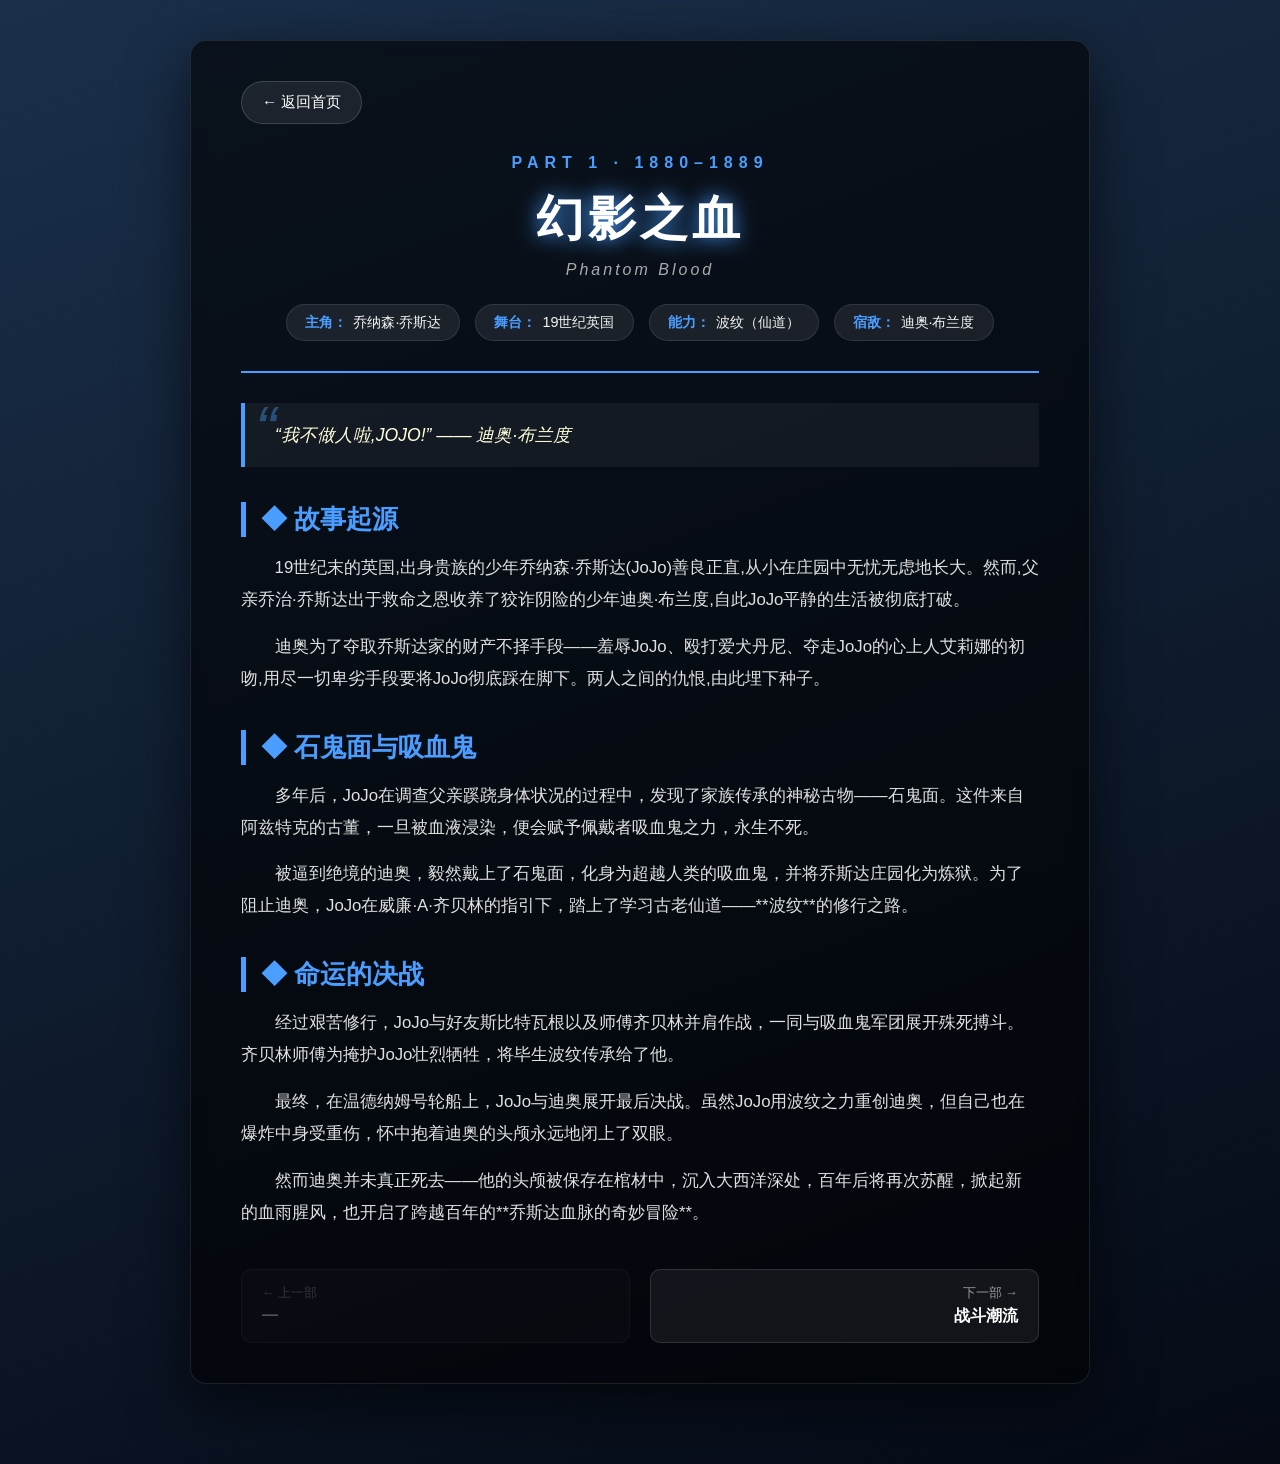
==== parts/part1.html @ a9fb36ba "Add files via upload Upload JOJO website" ====
<!DOCTYPE html>
<html lang="zh-CN">

<head>
    <meta charset="UTF-8">
    <meta name="viewport" content="width=device-width, initial-scale=1.0">
    <title>第一部 · 幻影之血 | JOJO</title>
    <link rel="stylesheet" href="../css/style.css">
</head>

<body class="part-page page-1">
    <div class="part-container">
        <a href="../index.html" class="back-btn">← 返回首页</a>

        <div class="part-header">
            <div class="part-label">PART 1 · 1880–1889</div>
            <h1>幻影之血</h1>
            <div class="en-title">Phantom Blood</div>
            <div class="part-meta">
                <div class="meta-item"><strong>主角：</strong>乔纳森·乔斯达</div>
                <div class="meta-item"><strong>舞台：</strong>19世纪英国</div>
                <div class="meta-item"><strong>能力：</strong>波纹（仙道）</div>
                <div class="meta-item"><strong>宿敌：</strong>迪奥·布兰度</div>
            </div>
        </div>

        <div class="quote">
            “我不做人啦,JOJO!” —— 迪奥·布兰度
        </div>

        <section class="story-section">
            <h2>◆ 故事起源</h2>
            <p>19世纪末的英国,出身贵族的少年乔纳森·乔斯达(JoJo)善良正直,从小在庄园中无忧无虑地长大。然而,父亲乔治·乔斯达出于救命之恩收养了狡诈阴险的少年迪奥·布兰度,自此JoJo平静的生活被彻底打破。</p>
            <p>迪奥为了夺取乔斯达家的财产不择手段——羞辱JoJo、殴打爱犬丹尼、夺走JoJo的心上人艾莉娜的初吻,用尽一切卑劣手段要将JoJo彻底踩在脚下。两人之间的仇恨,由此埋下种子。</p>
        </section>

        <section class="story-section">
            <h2>◆ 石鬼面与吸血鬼</h2>
            <p>多年后，JoJo在调查父亲蹊跷身体状况的过程中，发现了家族传承的神秘古物——石鬼面。这件来自阿兹特克的古董，一旦被血液浸染，便会赋予佩戴者吸血鬼之力，永生不死。</p>
            <p>被逼到绝境的迪奥，毅然戴上了石鬼面，化身为超越人类的吸血鬼，并将乔斯达庄园化为炼狱。为了阻止迪奥，JoJo在威廉·A·齐贝林的指引下，踏上了学习古老仙道——**波纹**的修行之路。</p>
        </section>

        <section class="story-section">
            <h2>◆ 命运的决战</h2>
            <p>经过艰苦修行，JoJo与好友斯比特瓦根以及师傅齐贝林并肩作战，一同与吸血鬼军团展开殊死搏斗。齐贝林师傅为掩护JoJo壮烈牺牲，将毕生波纹传承给了他。</p>
            <p>最终，在温德纳姆号轮船上，JoJo与迪奥展开最后决战。虽然JoJo用波纹之力重创迪奥，但自己也在爆炸中身受重伤，怀中抱着迪奥的头颅永远地闭上了双眼。</p>
            <p>然而迪奥并未真正死去——他的头颅被保存在棺材中，沉入大西洋深处，百年后将再次苏醒，掀起新的血雨腥风，也开启了跨越百年的**乔斯达血脉的奇妙冒险**。</p>
        </section>

        <div class="part-nav">
            <a href="../index.html" class="nav-link prev disabled">
                <span class="label">← 上一部</span>
                <span class="title">—</span>
            </a>
            <a href="part2.html" class="nav-link next">
                <span class="label">下一部 →</span>
                <span class="title">战斗潮流</span>
            </a>
        </div>
    </div>
</body>

</html>
---- css/style.css ----
/* ===== 全局样式 ===== */
* {
    margin: 0;
    padding: 0;
    box-sizing: border-box;
}

body {
    font-family: "Microsoft YaHei", "PingFang SC", sans-serif;
    background: #0a0a0a;
    color: #f5f5f5;
    min-height: 100vh;
    overflow-x: hidden;
}

/* ===== 首页顶部标题 ===== */
.hero {
    padding: 60px 20px 30px;
    text-align: center;
    background: radial-gradient(ellipse at center, #2a1a3a 0%, #0a0a0a 70%);
    position: relative;
}

.hero h1 {
    font-size: 4rem;
    font-weight: 900;
    letter-spacing: 8px;
    background: linear-gradient(90deg, #ffd700, #ff6b35, #e63946, #a8dadc, #ffd700);
    background-size: 200% auto;
    -webkit-background-clip: text;
    background-clip: text;
    -webkit-text-fill-color: transparent;
    animation: shine 4s linear infinite;
    text-shadow: 0 0 30px rgba(255, 215, 0, 0.3);
}

.hero .subtitle {
    margin-top: 15px;
    font-size: 1.2rem;
    color: #bbb;
    letter-spacing: 4px;
}

.hero .tagline {
    margin-top: 10px;
    font-style: italic;
    color: #ffd700;
    opacity: 0.8;
}

@keyframes shine {
    to { background-position: 200% center; }
}

/* ===== 九柱JOJO画廊 ===== */
.gallery {
    display: grid;
    grid-template-columns: repeat(auto-fit, minmax(220px, 1fr));
    gap: 20px;
    padding: 40px;
    max-width: 1800px;
    margin: 0 auto;
}

.jojo-card {
    position: relative;
    aspect-ratio: 3 / 5;
    border-radius: 10px;
    overflow: hidden;
    cursor: pointer;
    text-decoration: none;
    color: inherit;
    transform: translateY(0) scale(1);
    transition: transform 0.4s cubic-bezier(.2,.9,.3,1.3), box-shadow 0.4s ease;
    box-shadow: 0 6px 18px rgba(0,0,0,0.6);
    border: 2px solid rgba(255,255,255,0.08);
}

.jojo-card:hover {
    transform: translateY(-10px) scale(1.08);
    box-shadow: 0 20px 40px rgba(0,0,0,0.8), 0 0 30px var(--glow, #ffd700);
    z-index: 10;
    border-color: var(--glow, #ffd700);
}

.jojo-card .portrait {
    position: absolute;
    inset: 0;
    background: var(--bg);
    display: flex;
    flex-direction: column;
    align-items: center;
    justify-content: center;
    overflow: hidden;
}

/* 立绘图片 —— 填充整张卡片 */
.jojo-card .portrait img {
    position: absolute;
    inset: 0;
    width: 100%;
    height: 100%;
    object-fit: contain;
    object-position: center center;
    padding: 0;
    z-index: 1;
    transition: transform 0.5s ease;
}

.jojo-card:hover .portrait img {
    transform: scale(1.05);
}


/* 立绘：用 CSS 绘制 —— 背景 + 大字志 + 替罪羊光晕 */
.jojo-card .portrait::before {
    content: "";
    position: absolute;
    top: -20%;
    left: -20%;
    width: 140%;
    height: 140%;
    background:
        radial-gradient(circle at 30% 20%, rgba(255,255,255,0.18), transparent 40%),
        repeating-linear-gradient(45deg, transparent 0 20px, rgba(0,0,0,0.08) 20px 22px);
    animation: rotateBg 30s linear infinite;
}

@keyframes rotateBg {
    to { transform: rotate(360deg); }
}

.jojo-card .silhouette {
    position: relative;
    font-size: 6rem;
    font-weight: 900;
    color: rgba(255,255,255,0.95);
    text-shadow:
        3px 3px 0 rgba(0,0,0,0.5),
        0 0 20px rgba(0,0,0,0.6);
    z-index: 2;
    line-height: 1;
    letter-spacing: -5px;
    transform: rotate(-8deg);
}

.jojo-card .stand {
    position: relative;
    z-index: 2;
    margin-top: 20px;
    font-size: 1rem;
    color: rgba(255,255,255,0.85);
    letter-spacing: 3px;
    font-style: italic;
}

.jojo-card .info {
    position: absolute;
    bottom: 0;
    left: 0;
    right: 0;
    padding: 10px 10px 8px;
    background: linear-gradient(to top, rgba(0,0,0,0.95) 0%, rgba(0,0,0,0.7) 60%, transparent 100%);
    z-index: 3;
}

.jojo-card .part-num {
    font-size: 0.8rem;
    color: var(--glow, #ffd700);
    letter-spacing: 2px;
    font-weight: bold;
}

.jojo-card .name {
    font-size: 1.1rem;
    font-weight: bold;
    margin-top: 4px;
    letter-spacing: 1px;
}

.jojo-card .en-name {
    font-size: 0.75rem;
    color: #aaa;
    margin-top: 2px;
    letter-spacing: 1px;
}

/* 每个JOJO的专属配色 */
.jojo-1 { --bg: linear-gradient(160deg, #1a2f4a 0%, #0a1826 100%); --glow: #4a9eff; }
.jojo-2 { --bg: linear-gradient(160deg, #8b4513 0%, #3a1f0a 100%); --glow: #ff9a3c; }
.jojo-3 { --bg: linear-gradient(160deg, #1a1a1a 0%, #000 100%); --glow: #9b59b6; }
.jojo-4 { --bg: linear-gradient(160deg, #4a1a4a 0%, #1a0a2a 100%); --glow: #ff4da6; }
.jojo-5 { --bg: linear-gradient(160deg, #c9a227 0%, #4a3800 100%); --glow: #ffd700; }
.jojo-6 { --bg: linear-gradient(160deg, #006994 0%, #002137 100%); --glow: #00d4ff; }
.jojo-7 { --bg: linear-gradient(160deg, #3a2010 0%, #1a0a04 100%); --glow: #d4a574; }
.jojo-8 { --bg: linear-gradient(160deg, #2a4a2a 0%, #0a1a0a 100%); --glow: #7cfc00; }
.jojo-9 { --bg: linear-gradient(160deg, #b0082a 0%, #3a0008 100%); --glow: #ff3860; }

/* ===== 页脚 ===== */
.footer {
    text-align: center;
    padding: 40px 20px;
    color: #666;
    font-size: 0.9rem;
    border-top: 1px solid #222;
    margin-top: 40px;
}

/* ===== 剧情页 ===== */
.part-page {
    min-height: 100vh;
    background: var(--part-bg, linear-gradient(160deg, #1a1a1a, #000));
    padding: 40px 20px 80px;
}

.part-container {
    max-width: 900px;
    margin: 0 auto;
    background: rgba(0,0,0,0.6);
    backdrop-filter: blur(8px);
    border-radius: 16px;
    padding: 40px 50px;
    border: 1px solid rgba(255,255,255,0.1);
    box-shadow: 0 20px 60px rgba(0,0,0,0.6);
}

.back-btn {
    display: inline-flex;
    align-items: center;
    gap: 8px;
    padding: 10px 20px;
    background: rgba(255,255,255,0.08);
    color: #fff;
    text-decoration: none;
    border-radius: 30px;
    font-size: 0.95rem;
    transition: all 0.3s;
    border: 1px solid rgba(255,255,255,0.15);
    margin-bottom: 30px;
}

.back-btn:hover {
    background: rgba(255,255,255,0.18);
    transform: translateX(-4px);
}

.part-header {
    text-align: center;
    padding-bottom: 30px;
    margin-bottom: 30px;
    border-bottom: 2px solid var(--accent, #ffd700);
}

.part-header .part-label {
    font-size: 1rem;
    color: var(--accent, #ffd700);
    letter-spacing: 6px;
    font-weight: bold;
}

.part-header h1 {
    font-size: 3rem;
    margin: 15px 0 10px;
    color: #fff;
    letter-spacing: 4px;
    text-shadow: 0 0 20px var(--accent, #ffd700);
}

.part-header .en-title {
    font-size: 1rem;
    color: #aaa;
    font-style: italic;
    letter-spacing: 3px;
}

.part-meta {
    display: flex;
    flex-wrap: wrap;
    gap: 15px;
    justify-content: center;
    margin-top: 25px;
}

.meta-item {
    padding: 8px 18px;
    background: rgba(255,255,255,0.08);
    border-radius: 20px;
    font-size: 0.9rem;
    border: 1px solid rgba(255,255,255,0.1);
}

.meta-item strong {
    color: var(--accent, #ffd700);
    margin-right: 6px;
}

.story-section {
    margin-top: 35px;
}

.story-section h2 {
    font-size: 1.6rem;
    color: var(--accent, #ffd700);
    margin-bottom: 15px;
    padding-left: 15px;
    border-left: 5px solid var(--accent, #ffd700);
}

.story-section p {
    font-size: 1.05rem;
    line-height: 1.9;
    color: #e0e0e0;
    margin-bottom: 15px;
    text-indent: 2em;
}

.quote {
    margin: 30px 0;
    padding: 20px 30px;
    background: rgba(255,255,255,0.05);
    border-left: 4px solid var(--accent, #ffd700);
    font-style: italic;
    font-size: 1.1rem;
    color: #ffd;
    position: relative;
}

.quote::before {
    content: "\201C";
    position: absolute;
    top: -10px;
    left: 10px;
    font-size: 4rem;
    color: var(--accent, #ffd700);
    opacity: 0.4;
}

/* 部间导航 */
.part-nav {
    display: flex;
    justify-content: space-between;
    margin-top: 40px;
    gap: 20px;
}

.nav-link {
    flex: 1;
    padding: 15px 20px;
    background: rgba(255,255,255,0.06);
    border: 1px solid rgba(255,255,255,0.12);
    border-radius: 10px;
    color: #fff;
    text-decoration: none;
    transition: all 0.3s;
}

.nav-link:hover {
    background: rgba(255,215,0,0.15);
    border-color: var(--accent, #ffd700);
    transform: translateY(-3px);
}

.nav-link.prev { text-align: left; }
.nav-link.next { text-align: right; }
.nav-link .label { font-size: 0.8rem; color: #999; display: block; margin-bottom: 4px; }
.nav-link .title { font-size: 1rem; font-weight: bold; }
.nav-link.disabled { opacity: 0.3; pointer-events: none; }

/* 各部剧情页配色 */
.page-1 { --part-bg: linear-gradient(160deg, #1a2f4a 0%, #050a15 100%); --accent: #4a9eff; }
.page-2 { --part-bg: linear-gradient(160deg, #8b4513 0%, #1a0f05 100%); --accent: #ff9a3c; }
.page-3 { --part-bg: linear-gradient(160deg, #1a1a1a 0%, #000 100%); --accent: #b072d6; }
.page-4 { --part-bg: linear-gradient(160deg, #4a1a4a 0%, #0a0510 100%); --accent: #ff4da6; }
.page-5 { --part-bg: linear-gradient(160deg, #c9a227 0%, #2a1f00 100%); --accent: #ffd700; }
.page-6 { --part-bg: linear-gradient(160deg, #006994 0%, #001020 100%); --accent: #00d4ff; }
.page-7 { --part-bg: linear-gradient(160deg, #3a2010 0%, #0a0402 100%); --accent: #d4a574; }
.page-8 { --part-bg: linear-gradient(160deg, #2a4a2a 0%, #050a05 100%); --accent: #7cfc00; }
.page-9 { --part-bg: linear-gradient(160deg, #b0082a 0%, #1a0004 100%); --accent: #ff3860; }

/* 响应式 */
@media (max-width: 768px) {
    .hero h1 { font-size: 2.5rem; letter-spacing: 4px; }
    .gallery { grid-template-columns: repeat(2, 1fr); padding: 20px; gap: 15px; }
    .part-container { padding: 25px 20px; }
    .part-header h1 { font-size: 2rem; }
    .jojo-card .silhouette { font-size: 4rem; }
}
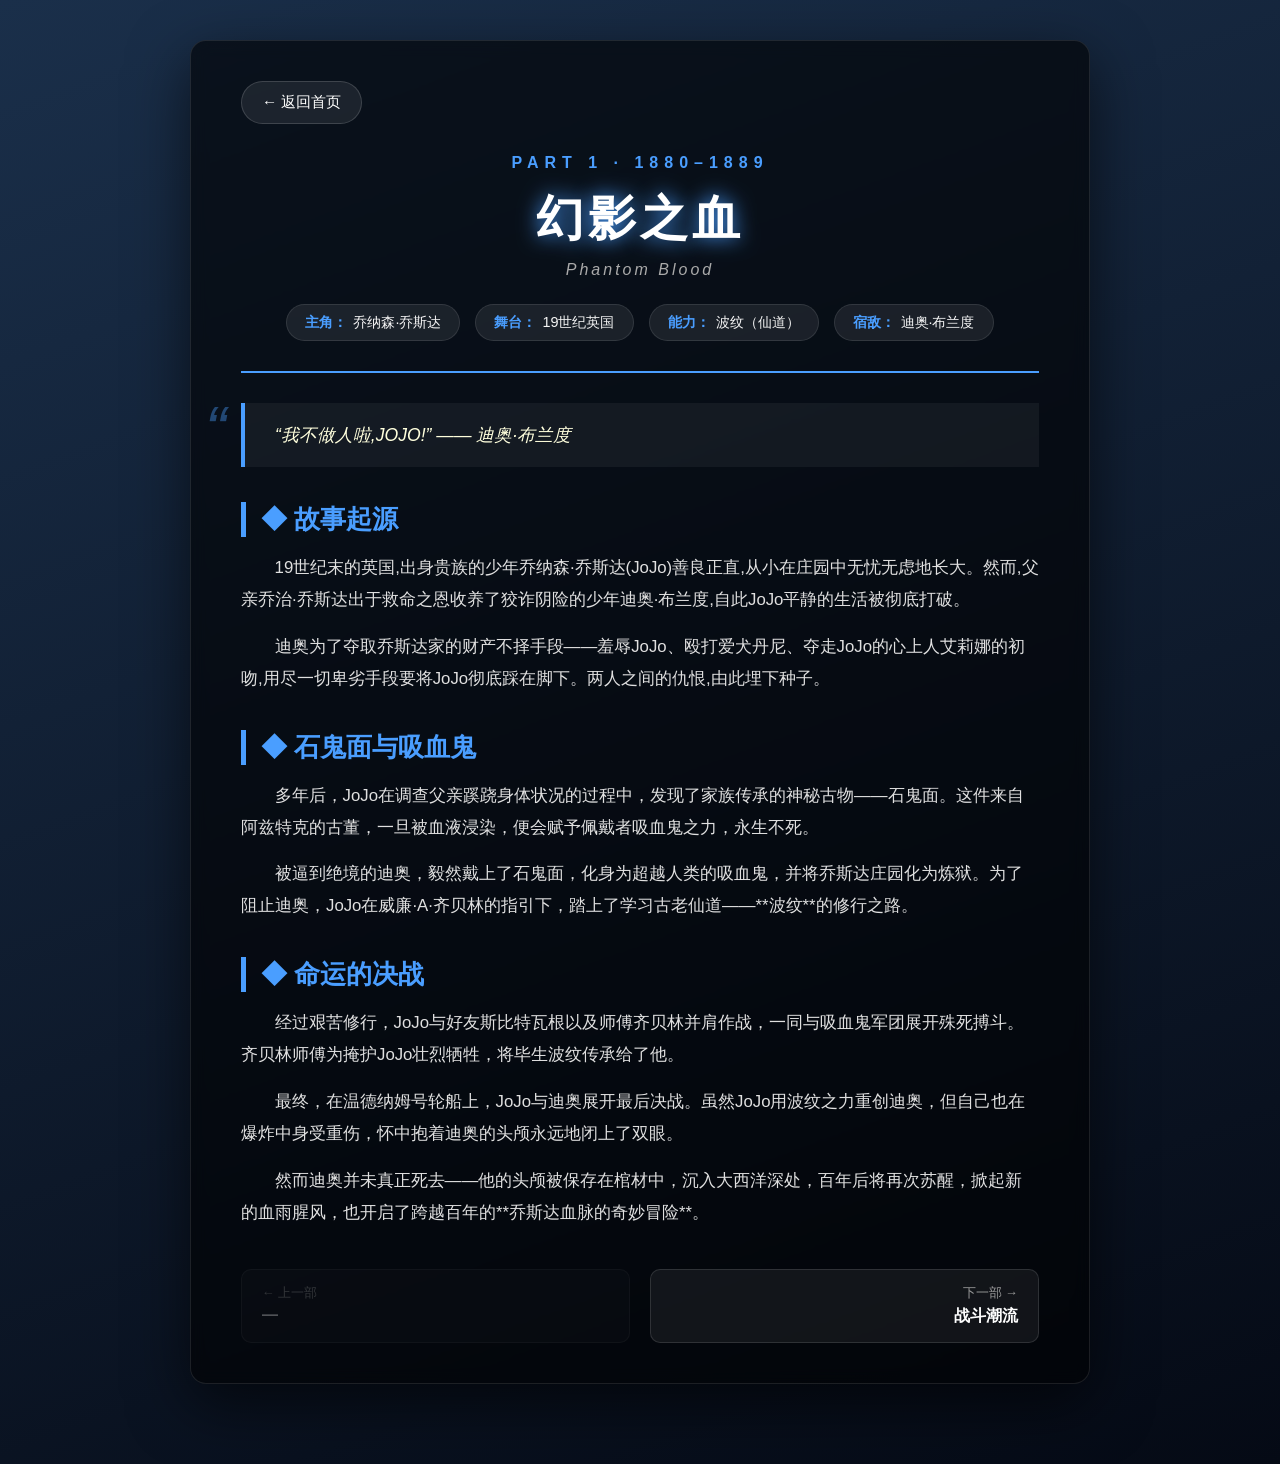
==== commit 237a9d67: "Add files via upload 更新：添加第七部翻转卡片特效，删了无用代码" ====
--- a/parts/part1.html
+++ b/parts/part1.html
@@ -7,15 +7,21 @@
     <title>第一部 · 幻影之血 | JOJO</title>
     <link rel="stylesheet" href="../css/style.css">
 </head>
+<!-- body 挂两个 class：
+     part-page 控制剧情页通用布局，
+     page-1 注入第一部专属配色变量 -->
 
 <body class="part-page page-1">
+    <!-- 整页内容容器：毛玻璃卡片 -->
     <div class="part-container">
+        <!-- 返回首页按钮 -->
         <a href="../index.html" class="back-btn">← 返回首页</a>
-
+        <!-- 标题区：部编号、中文名、英文名、角色信息 -->
         <div class="part-header">
             <div class="part-label">PART 1 · 1880–1889</div>
             <h1>幻影之血</h1>
             <div class="en-title">Phantom Blood</div>
+            <!-- 信息标签栏：横向排列的胶囊标签 -->
             <div class="part-meta">
                 <div class="meta-item"><strong>主角：</strong>乔纳森·乔斯达</div>
                 <div class="meta-item"><strong>舞台：</strong>19世纪英国</div>
@@ -24,10 +30,12 @@
             </div>
         </div>
 
+        <!-- 经典台词引用块 -->
         <div class="quote">
             “我不做人啦,JOJO!” —— 迪奥·布兰度
         </div>
 
+        <!-- 故事正文：每个 section 包含小标题和段落 -->
         <section class="story-section">
             <h2>◆ 故事起源</h2>
             <p>19世纪末的英国,出身贵族的少年乔纳森·乔斯达(JoJo)善良正直,从小在庄园中无忧无虑地长大。然而,父亲乔治·乔斯达出于救命之恩收养了狡诈阴险的少年迪奥·布兰度,自此JoJo平静的生活被彻底打破。</p>
@@ -47,6 +55,8 @@
             <p>然而迪奥并未真正死去——他的头颅被保存在棺材中，沉入大西洋深处，百年后将再次苏醒，掀起新的血雨腥风，也开启了跨越百年的**乔斯达血脉的奇妙冒险**。</p>
         </section>
 
+        <!-- 翻页导航：左指上一部，右指下一部 -->
+        <!-- 第一部没有上一部，加 disabled 禁用 -->
         <div class="part-nav">
             <a href="../index.html" class="nav-link prev disabled">
                 <span class="label">← 上一部</span>
--- a/css/style.css
+++ b/css/style.css
@@ -1,10 +1,20 @@
 /* ===== 全局样式 ===== */
+/* ========================================
+   全局重置
+   清除所有元素的默认间距，
+   让盒模型统一把边框和内边距算进宽高里
+   ======================================== */
 * {
     margin: 0;
     padding: 0;
     box-sizing: border-box;
 }
 
+/* ========================================
+   页面基础样式
+   设定全站字体、黑色背景、浅白文字，
+   最小高度撑满屏幕，禁止横向滚动
+   ======================================== */
 body {
     font-family: "Microsoft YaHei", "PingFang SC", sans-serif;
     background: #0a0a0a;
@@ -14,6 +24,11 @@
 }
 
 /* ===== 首页顶部标题 ===== */
+/* ========================================
+   首页顶部角色区
+   居中排版，背景用椭圆渐变从暗紫散到纯黑，
+   模拟舞台聚光灯效果
+   ======================================== */
 .hero {
     padding: 60px 20px 30px;
     text-align: center;
@@ -21,6 +36,7 @@
     position: relative;
 }
 
+/* 角色区大标题：五色渐变裁进文字里， 背景不断右移形成流光跑马效果 */
 .hero h1 {
     font-size: 4rem;
     font-weight: 900;
@@ -34,6 +50,7 @@
     text-shadow: 0 0 30px rgba(255, 215, 0, 0.3);
 }
 
+/* 日文副标题：灰色小字，安静衬托 */
 .hero .subtitle {
     margin-top: 15px;
     font-size: 1.2rem;
@@ -41,6 +58,7 @@
     letter-spacing: 4px;
 }
 
+/* 经典台词标语：金色斜体，微微压低透明度 */
 .hero .tagline {
     margin-top: 10px;
     font-style: italic;
@@ -48,11 +66,19 @@
     opacity: 0.8;
 }
 
+/* 流光动画：让渐变背景位置从起点跑到终点 */
 @keyframes shine {
-    to { background-position: 200% center; }
+    to {
+        background-position: 200% center;
+    }
 }
 
 /* ===== 九柱JOJO画廊 ===== */
+/* ========================================
+   九宫格画廊
+   自适应网格布局，列宽弹性伸缩，
+   屏幕宽就多列，窄就少列
+   ======================================== */
 .gallery {
     display: grid;
     grid-template-columns: repeat(auto-fit, minmax(220px, 1fr));
@@ -62,6 +88,11 @@
     margin: 0 auto;
 }
 
+/* ========================================
+   JOJO卡片通用样式
+   竖版比例，圆角裁切，悬停时上弹放大，
+   阴影膨胀并发出专属颜色的光晕
+   ======================================== */
 .jojo-card {
     position: relative;
     aspect-ratio: 3 / 5;
@@ -71,18 +102,24 @@
     text-decoration: none;
     color: inherit;
     transform: translateY(0) scale(1);
-    transition: transform 0.4s cubic-bezier(.2,.9,.3,1.3), box-shadow 0.4s ease;
-    box-shadow: 0 6px 18px rgba(0,0,0,0.6);
-    border: 2px solid rgba(255,255,255,0.08);
-}
-
+    transition: transform 0.4s cubic-bezier(.2, .9, .3, 1.3), box-shadow 0.4s ease;
+    box-shadow: 0 6px 18px rgba(0, 0, 0, 0.6);
+    border: 2px solid rgba(255, 255, 255, 0.08);
+}
+
+/* 卡片悬停：上移、放大、光晕扩散、
+   边框变为专属强调色，提升层级避免被遮挡 */
 .jojo-card:hover {
     transform: translateY(-10px) scale(1.08);
-    box-shadow: 0 20px 40px rgba(0,0,0,0.8), 0 0 30px var(--glow, #ffd700);
+    box-shadow: 0 20px 40px rgba(0, 0, 0, 0.8), 0 0 30px var(--glow, #ffd700);
     z-index: 10;
     border-color: var(--glow, #ffd700);
 }
 
+/* ========================================
+   卡片内部：立绘画布
+   绝对定位铺满卡片，作为图片和装饰的容器
+   ======================================== */
 .jojo-card .portrait {
     position: absolute;
     inset: 0;
@@ -95,6 +132,8 @@
 }
 
 /* 立绘图片 —— 填充整张卡片 */
+/* 立绘图片：铺满卡片但保持比例不变形，
+   悬停时微微放大增加动感 */
 .jojo-card .portrait img {
     position: absolute;
     inset: 0;
@@ -113,6 +152,8 @@
 
 
 /* 立绘：用 CSS 绘制 —— 背景 + 大字志 + 替罪羊光晕 */
+/* 立绘底层装饰：径向高光加斜线纹理，
+   缓慢旋转营造背景在呼吸的视觉效果 */
 .jojo-card .portrait::before {
     content: "";
     position: absolute;
@@ -121,49 +162,35 @@
     width: 140%;
     height: 140%;
     background:
-        radial-gradient(circle at 30% 20%, rgba(255,255,255,0.18), transparent 40%),
-        repeating-linear-gradient(45deg, transparent 0 20px, rgba(0,0,0,0.08) 20px 22px);
+        radial-gradient(circle at 30% 20%, rgba(255, 255, 255, 0.18), transparent 40%),
+        repeating-linear-gradient(45deg, transparent 0 20px, rgba(0, 0, 0, 0.08) 20px 22px);
     animation: rotateBg 30s linear infinite;
 }
 
+/* 背景纹理旋转动画 */
 @keyframes rotateBg {
-    to { transform: rotate(360deg); }
-}
-
-.jojo-card .silhouette {
-    position: relative;
-    font-size: 6rem;
-    font-weight: 900;
-    color: rgba(255,255,255,0.95);
-    text-shadow:
-        3px 3px 0 rgba(0,0,0,0.5),
-        0 0 20px rgba(0,0,0,0.6);
-    z-index: 2;
-    line-height: 1;
-    letter-spacing: -5px;
-    transform: rotate(-8deg);
-}
-
-.jojo-card .stand {
-    position: relative;
-    z-index: 2;
-    margin-top: 20px;
-    font-size: 1rem;
-    color: rgba(255,255,255,0.85);
-    letter-spacing: 3px;
-    font-style: italic;
-}
-
+    to {
+        transform: rotate(360deg);
+    }
+}
+
+
+/* ========================================
+   卡片底部信息栏
+   从透明渐变到浓黑盖住图片下沿，
+   让文字浮在暗雾上清晰可读
+   ======================================== */
 .jojo-card .info {
     position: absolute;
     bottom: 0;
     left: 0;
     right: 0;
     padding: 10px 10px 8px;
-    background: linear-gradient(to top, rgba(0,0,0,0.95) 0%, rgba(0,0,0,0.7) 60%, transparent 100%);
+    background: linear-gradient(to top, rgba(0, 0, 0, 0.95) 0%, rgba(0, 0, 0, 0.7) 60%, transparent 100%);
     z-index: 3;
 }
 
+/* 部号：专属强调色小字 */
 .jojo-card .part-num {
     font-size: 0.8rem;
     color: var(--glow, #ffd700);
@@ -171,6 +198,7 @@
     font-weight: bold;
 }
 
+/* 角色中文名：白色粗体 */
 .jojo-card .name {
     font-size: 1.1rem;
     font-weight: bold;
@@ -178,6 +206,7 @@
     letter-spacing: 1px;
 }
 
+/* 角色英文名：灰色缩小 */
 .jojo-card .en-name {
     font-size: 0.75rem;
     color: #aaa;
@@ -186,17 +215,60 @@
 }
 
 /* 每个JOJO的专属配色 */
-.jojo-1 { --bg: linear-gradient(160deg, #1a2f4a 0%, #0a1826 100%); --glow: #4a9eff; }
-.jojo-2 { --bg: linear-gradient(160deg, #8b4513 0%, #3a1f0a 100%); --glow: #ff9a3c; }
-.jojo-3 { --bg: linear-gradient(160deg, #1a1a1a 0%, #000 100%); --glow: #9b59b6; }
-.jojo-4 { --bg: linear-gradient(160deg, #4a1a4a 0%, #1a0a2a 100%); --glow: #ff4da6; }
-.jojo-5 { --bg: linear-gradient(160deg, #c9a227 0%, #4a3800 100%); --glow: #ffd700; }
-.jojo-6 { --bg: linear-gradient(160deg, #006994 0%, #002137 100%); --glow: #00d4ff; }
-.jojo-7 { --bg: linear-gradient(160deg, #3a2010 0%, #1a0a04 100%); --glow: #d4a574; }
-.jojo-8 { --bg: linear-gradient(160deg, #2a4a2a 0%, #0a1a0a 100%); --glow: #7cfc00; }
-.jojo-9 { --bg: linear-gradient(160deg, #b0082a 0%, #3a0008 100%); --glow: #ff3860; }
+/* ========================================
+   各部专属配色变量
+   每部定义底色渐变和发光颜色
+   ======================================== */
+.jojo-1 {
+    --bg: linear-gradient(160deg, #1a2f4a 0%, #0a1826 100%);
+    --glow: #4a9eff;
+}
+
+.jojo-2 {
+    --bg: linear-gradient(160deg, #8b4513 0%, #3a1f0a 100%);
+    --glow: #ff9a3c;
+}
+
+.jojo-3 {
+    --bg: linear-gradient(160deg, #1a1a1a 0%, #000 100%);
+    --glow: #9b59b6;
+}
+
+.jojo-4 {
+    --bg: linear-gradient(160deg, #4a1a4a 0%, #1a0a2a 100%);
+    --glow: #ff4da6;
+}
+
+.jojo-5 {
+    --bg: linear-gradient(160deg, #c9a227 0%, #4a3800 100%);
+    --glow: #ffd700;
+}
+
+.jojo-6 {
+    --bg: linear-gradient(160deg, #006994 0%, #002137 100%);
+    --glow: #00d4ff;
+}
+
+.jojo-7 {
+    --bg: linear-gradient(160deg, #3a2010 0%, #1a0a04 100%);
+    --glow: #d4a574;
+}
+
+.jojo-8 {
+    --bg: linear-gradient(160deg, #2a4a2a 0%, #0a1a0a 100%);
+    --glow: #7cfc00;
+}
+
+.jojo-9 {
+    --bg: linear-gradient(160deg, #b0082a 0%, #3a0008 100%);
+    --glow: #ff3860;
+}
 
 /* ===== 页脚 ===== */
+/* ========================================
+   页脚
+   居中灰色小字，顶部细线隔开
+   ======================================== */
 .footer {
     text-align: center;
     padding: 40px 20px;
@@ -207,43 +279,54 @@
 }
 
 /* ===== 剧情页 ===== */
+/* ========================================
+   剧情详情页：页面级样式
+   背景色由各部变量控制，撑满全屏
+   ======================================== */
 .part-page {
     min-height: 100vh;
     background: var(--part-bg, linear-gradient(160deg, #1a1a1a, #000));
     padding: 40px 20px 80px;
 }
 
+/* 剧情页内容容器：毛玻璃卡片效果，
+   限定最大宽度居中，圆角阴影细边框 */
 .part-container {
     max-width: 900px;
     margin: 0 auto;
-    background: rgba(0,0,0,0.6);
+    background: rgba(0, 0, 0, 0.6);
     backdrop-filter: blur(8px);
     border-radius: 16px;
     padding: 40px 50px;
-    border: 1px solid rgba(255,255,255,0.1);
-    box-shadow: 0 20px 60px rgba(0,0,0,0.6);
-}
-
+    border: 1px solid rgba(255, 255, 255, 0.1);
+    box-shadow: 0 20px 60px rgba(0, 0, 0, 0.6);
+}
+
+/* 返回按钮：胶囊形状，悬停时往左微移暗示方向 */
 .back-btn {
     display: inline-flex;
     align-items: center;
     gap: 8px;
     padding: 10px 20px;
-    background: rgba(255,255,255,0.08);
+    background: rgba(255, 255, 255, 0.08);
     color: #fff;
     text-decoration: none;
     border-radius: 30px;
     font-size: 0.95rem;
     transition: all 0.3s;
-    border: 1px solid rgba(255,255,255,0.15);
+    border: 1px solid rgba(255, 255, 255, 0.15);
     margin-bottom: 30px;
 }
 
 .back-btn:hover {
-    background: rgba(255,255,255,0.18);
+    background: rgba(255, 255, 255, 0.18);
     transform: translateX(-4px);
 }
 
+/* ========================================
+   剧情页标题区
+   居中排列，底部用强调色画分割线
+   ======================================== */
 .part-header {
     text-align: center;
     padding-bottom: 30px;
@@ -251,6 +334,7 @@
     border-bottom: 2px solid var(--accent, #ffd700);
 }
 
+/* 部编号和年代：强调色大写小字 */
 .part-header .part-label {
     font-size: 1rem;
     color: var(--accent, #ffd700);
@@ -258,6 +342,7 @@
     font-weight: bold;
 }
 
+/* 部名大标题：白色，带强调色光晕 */
 .part-header h1 {
     font-size: 3rem;
     margin: 15px 0 10px;
@@ -266,6 +351,7 @@
     text-shadow: 0 0 20px var(--accent, #ffd700);
 }
 
+/* 英文副标题：灰色斜体 */
 .part-header .en-title {
     font-size: 1rem;
     color: #aaa;
@@ -273,6 +359,7 @@
     letter-spacing: 3px;
 }
 
+/* 角色信息标签栏：横向弹性排列，自动换行 */
 .part-meta {
     display: flex;
     flex-wrap: wrap;
@@ -281,12 +368,13 @@
     margin-top: 25px;
 }
 
+/* 单个信息标签：半透明胶囊，标签名用强调色 */
 .meta-item {
     padding: 8px 18px;
-    background: rgba(255,255,255,0.08);
+    background: rgba(255, 255, 255, 0.08);
     border-radius: 20px;
     font-size: 0.9rem;
-    border: 1px solid rgba(255,255,255,0.1);
+    border: 1px solid rgba(255, 255, 255, 0.1);
 }
 
 .meta-item strong {
@@ -294,10 +382,15 @@
     margin-right: 6px;
 }
 
+/* ========================================
+   故事段落区
+   每段有左侧色条标题和缩进正文
+   ======================================== */
 .story-section {
     margin-top: 35px;
 }
 
+/* 段落小标题：左边插一根强调色竖条当视觉锚点 */
 .story-section h2 {
     font-size: 1.6rem;
     color: var(--accent, #ffd700);
@@ -314,10 +407,15 @@
     text-indent: 2em;
 }
 
+/* ========================================
+   经典台词引用块
+   左侧强调色竖条，淡底衬托，
+   左上角放一个巨型装饰引号
+   ======================================== */
 .quote {
     margin: 30px 0;
     padding: 20px 30px;
-    background: rgba(255,255,255,0.05);
+    background: rgba(255, 255, 255, 0.05);
     border-left: 4px solid var(--accent, #ffd700);
     font-style: italic;
     font-size: 1.1rem;
@@ -325,17 +423,22 @@
     position: relative;
 }
 
+/* 装饰性大引号 */
 .quote::before {
     content: "\201C";
     position: absolute;
     top: -10px;
-    left: 10px;
+    left: -40px;
     font-size: 4rem;
     color: var(--accent, #ffd700);
     opacity: 0.4;
 }
 
 /* 部间导航 */
+/* ========================================
+   部间翻页导航
+   左右两栏对称，分别指向上一部和下一部
+   ======================================== */
 .part-nav {
     display: flex;
     justify-content: space-between;
@@ -343,11 +446,13 @@
     gap: 20px;
 }
 
+/* 导航链接：半透明圆角小卡片，
+   悬停时上浮并泛起暖色光 */
 .nav-link {
     flex: 1;
     padding: 15px 20px;
-    background: rgba(255,255,255,0.06);
-    border: 1px solid rgba(255,255,255,0.12);
+    background: rgba(255, 255, 255, 0.06);
+    border: 1px solid rgba(255, 255, 255, 0.12);
     border-radius: 10px;
     color: #fff;
     text-decoration: none;
@@ -355,33 +460,155 @@
 }
 
 .nav-link:hover {
-    background: rgba(255,215,0,0.15);
+    background: rgba(255, 215, 0, 0.15);
     border-color: var(--accent, #ffd700);
     transform: translateY(-3px);
 }
 
-.nav-link.prev { text-align: left; }
-.nav-link.next { text-align: right; }
-.nav-link .label { font-size: 0.8rem; color: #999; display: block; margin-bottom: 4px; }
-.nav-link .title { font-size: 1rem; font-weight: bold; }
-.nav-link.disabled { opacity: 0.3; pointer-events: none; }
+/* 上一部靠左，下一部靠右 */
+.nav-link.prev {
+    text-align: left;
+}
+
+.nav-link.next {
+    text-align: right;
+}
+
+/* 方向提示小字 */
+.nav-link .label {
+    font-size: 0.8rem;
+    color: #999;
+    display: block;
+    margin-bottom: 4px;
+}
+
+/* 部名粗体 */
+.nav-link .title {
+    font-size: 1rem;
+    font-weight: bold;
+}
+
+.nav-link.disabled {
+    opacity: 0.3;
+    pointer-events: none;
+}
 
 /* 各部剧情页配色 */
-.page-1 { --part-bg: linear-gradient(160deg, #1a2f4a 0%, #050a15 100%); --accent: #4a9eff; }
-.page-2 { --part-bg: linear-gradient(160deg, #8b4513 0%, #1a0f05 100%); --accent: #ff9a3c; }
-.page-3 { --part-bg: linear-gradient(160deg, #1a1a1a 0%, #000 100%); --accent: #b072d6; }
-.page-4 { --part-bg: linear-gradient(160deg, #4a1a4a 0%, #0a0510 100%); --accent: #ff4da6; }
-.page-5 { --part-bg: linear-gradient(160deg, #c9a227 0%, #2a1f00 100%); --accent: #ffd700; }
-.page-6 { --part-bg: linear-gradient(160deg, #006994 0%, #001020 100%); --accent: #00d4ff; }
-.page-7 { --part-bg: linear-gradient(160deg, #3a2010 0%, #0a0402 100%); --accent: #d4a574; }
-.page-8 { --part-bg: linear-gradient(160deg, #2a4a2a 0%, #050a05 100%); --accent: #7cfc00; }
-.page-9 { --part-bg: linear-gradient(160deg, #b0082a 0%, #1a0004 100%); --accent: #ff3860; }
+/* ========================================
+   各部剧情页专属配色
+   分别定义页面背景渐变和强调色
+   ======================================== */
+.page-1 {
+    --part-bg: linear-gradient(160deg, #1a2f4a 0%, #050a15 100%);
+    --accent: #4a9eff;
+}
+
+.page-2 {
+    --part-bg: linear-gradient(160deg, #8b4513 0%, #1a0f05 100%);
+    --accent: #ff9a3c;
+}
+
+.page-3 {
+    --part-bg: linear-gradient(160deg, #1a1a1a 0%, #000 100%);
+    --accent: #b072d6;
+}
+
+.page-4 {
+    --part-bg: linear-gradient(160deg, #4a1a4a 0%, #0a0510 100%);
+    --accent: #ff4da6;
+}
+
+.page-5 {
+    --part-bg: linear-gradient(160deg, #c9a227 0%, #2a1f00 100%);
+    --accent: #ffd700;
+}
+
+.page-6 {
+    --part-bg: linear-gradient(160deg, #006994 0%, #001020 100%);
+    --accent: #00d4ff;
+}
+
+.page-7 {
+    --part-bg: linear-gradient(160deg, #3a2010 0%, #0a0402 100%);
+    --accent: #d4a574;
+}
+
+.page-8 {
+    --part-bg: linear-gradient(160deg, #2a4a2a 0%, #050a05 100%);
+    --accent: #7cfc00;
+}
+
+.page-9 {
+    --part-bg: linear-gradient(160deg, #b0082a 0%, #1a0004 100%);
+    --accent: #ff3860;
+}
 
 /* 响应式 */
+/* ========================================
+   响应式适配：小屏幕
+   缩小字号，画廊改两列，容器收窄内边距
+   ======================================== */
 @media (max-width: 768px) {
-    .hero h1 { font-size: 2.5rem; letter-spacing: 4px; }
-    .gallery { grid-template-columns: repeat(2, 1fr); padding: 20px; gap: 15px; }
-    .part-container { padding: 25px 20px; }
-    .part-header h1 { font-size: 2rem; }
-    .jojo-card .silhouette { font-size: 4rem; }
-}
+    .hero h1 {
+        font-size: 2.5rem;
+        letter-spacing: 4px;
+    }
+
+    .gallery {
+        grid-template-columns: repeat(2, 1fr);
+        padding: 20px;
+        gap: 15px;
+    }
+
+    .part-container {
+        padding: 25px 20px;
+    }
+
+    .part-header h1 {
+        font-size: 2rem;
+    }
+}
+
+
+/* ===== 翻转卡片特效 (第七部双主角专属) ===== */
+.jojo-card.flip-card {
+    perspective: 1000px;
+    /* 取消外层裁剪，使3D翻转不被截断 */
+    overflow: visible;
+}
+
+/* 翻转内层容器：保持三维空间，
+   悬停时用弹性曲线翻转半圈 */
+.flip-inner {
+    position: relative;
+    width: 100%;
+    height: 100%;
+    transition: transform 1.0s cubic-bezier(0.175, 0.885, 0.32, 1.275);
+    transform-style: preserve-3d;
+}
+
+.jojo-card.flip-card:hover .flip-inner {
+    transform: rotateY(180deg);
+}
+
+/* 正面和背面：各自隐藏自己的背面，
+   圆角裁切，背景用各部变量 */
+.flip-front,
+.flip-back {
+    position: absolute;
+    inset: 0;
+    backface-visibility: hidden;
+    border-radius: 10px;
+    overflow: hidden;
+    background: var(--bg);
+}
+
+/* 背面预先翻转好，等外层再翻一次就正过来了 */
+.flip-back {
+    transform: rotateY(180deg);
+}
+
+/* 修复翻转时底部圆角的显示层级 */
+.flip-card .portrait {
+    border-radius: 10px;
+}
